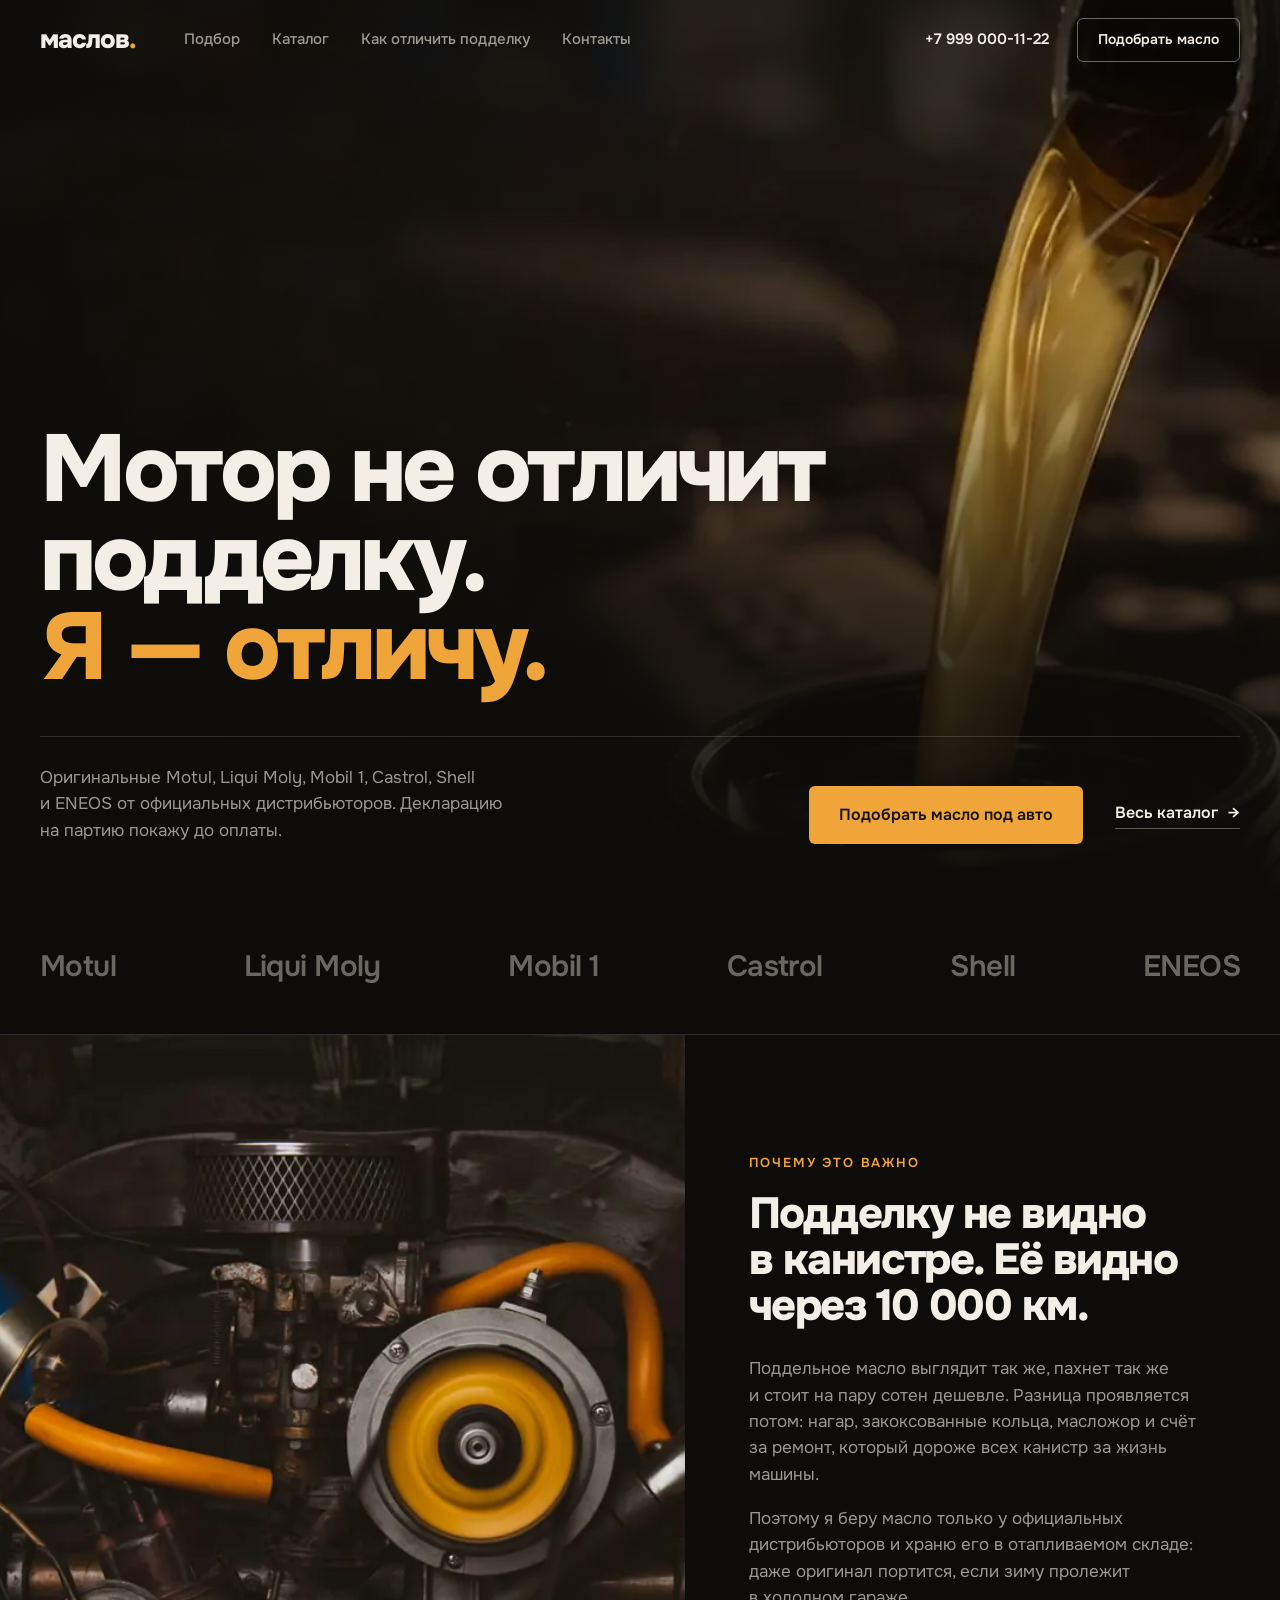
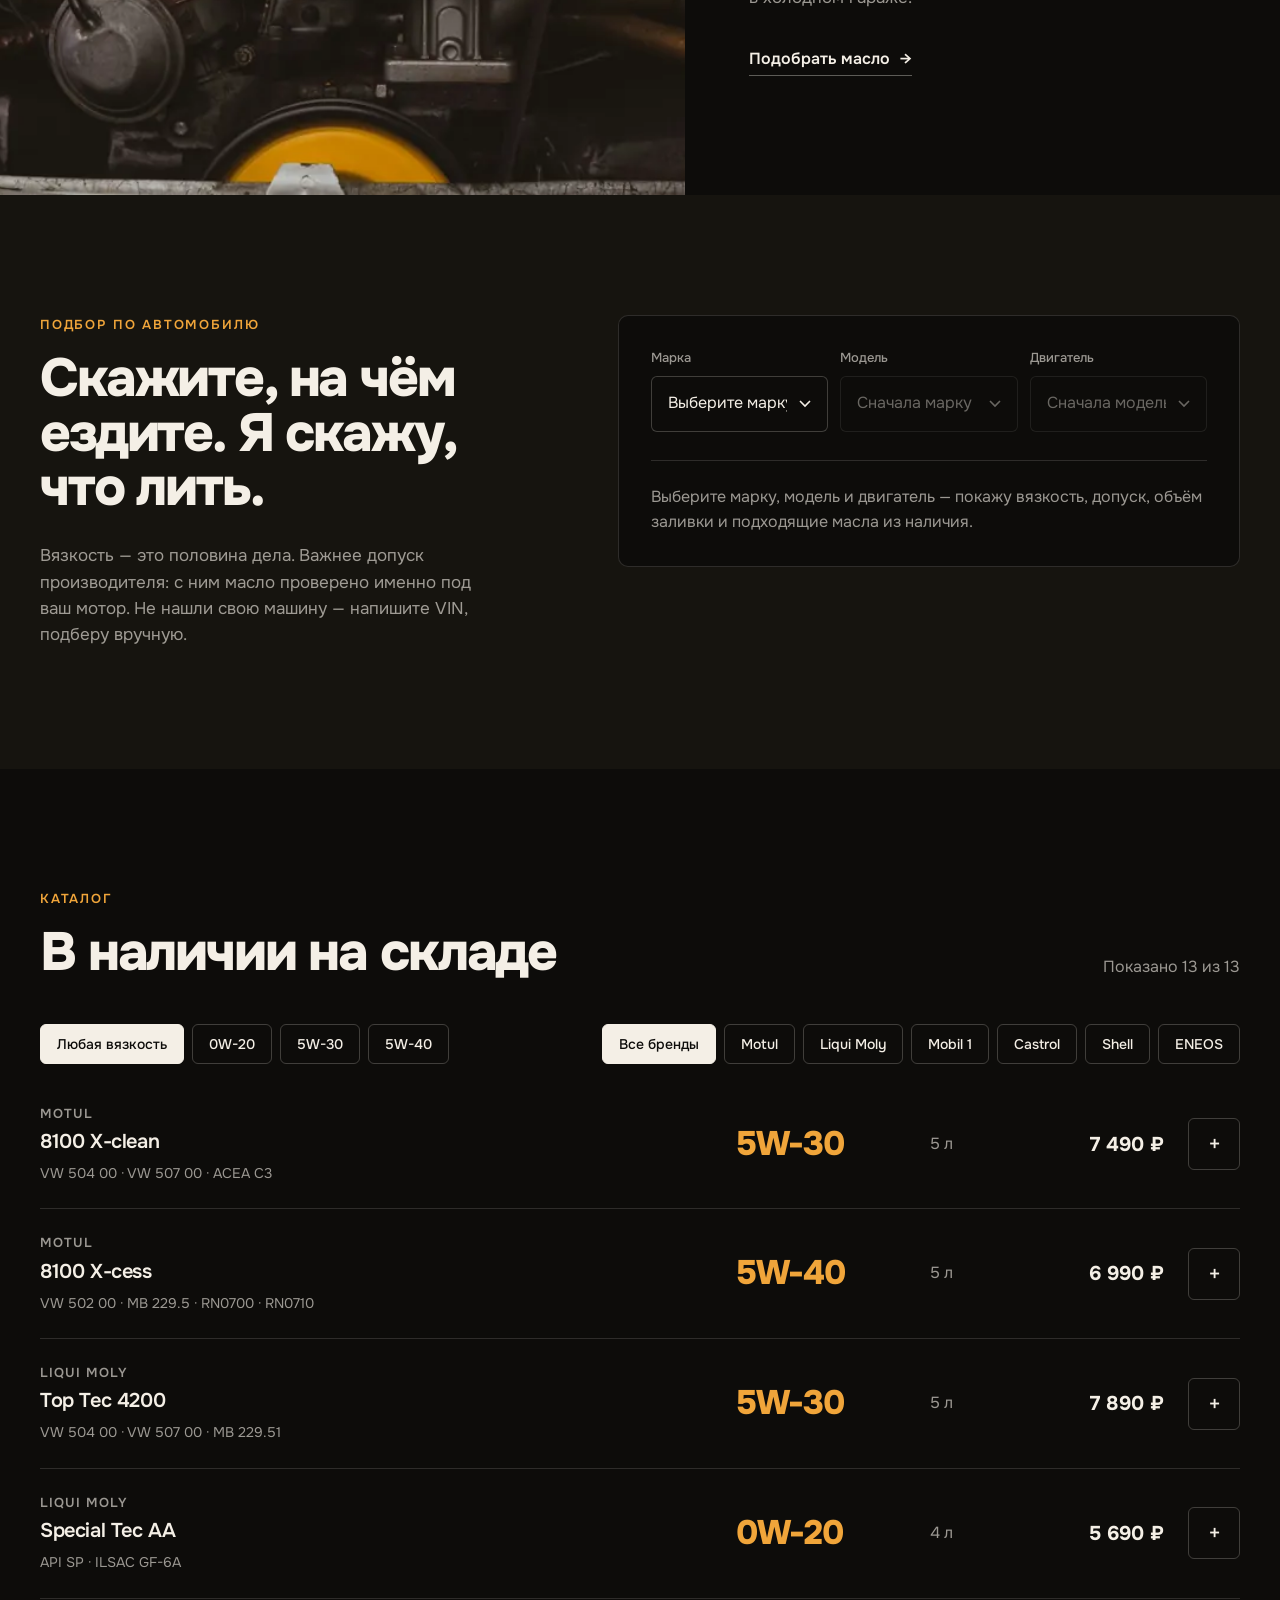
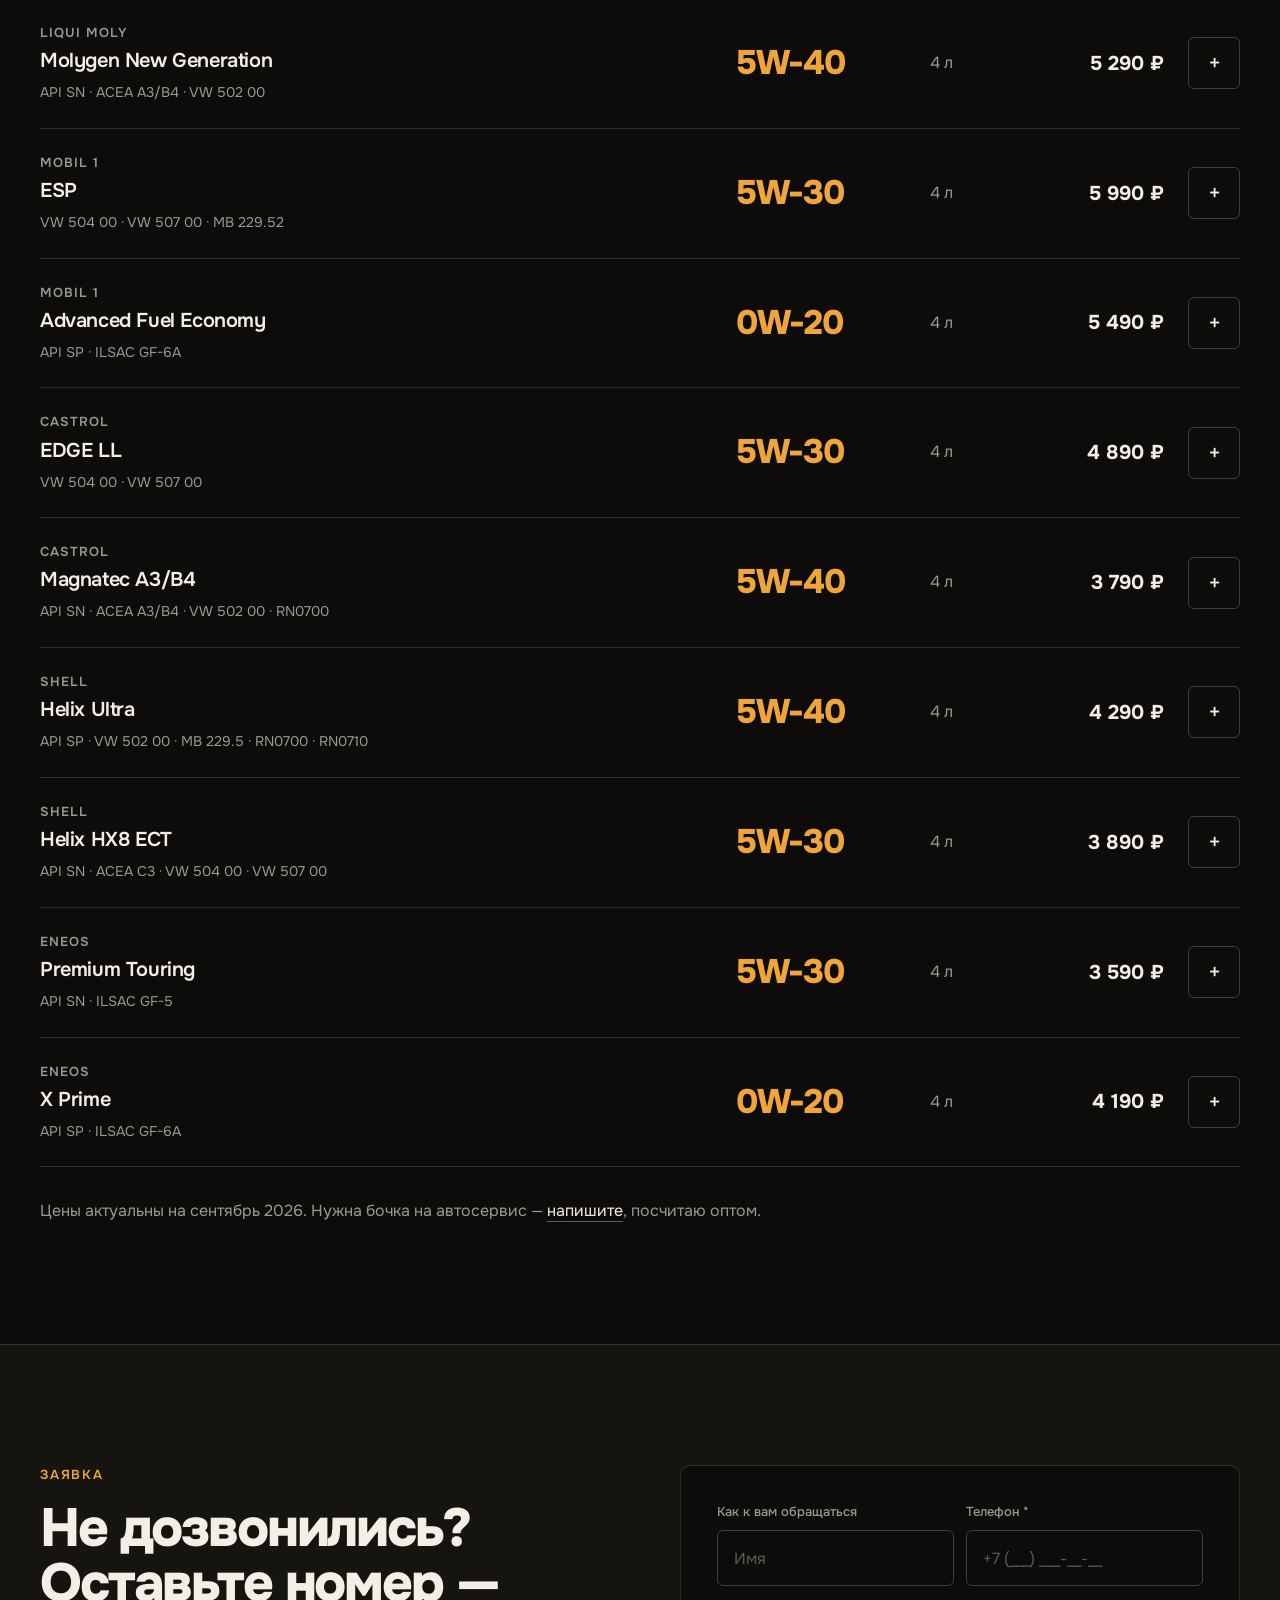
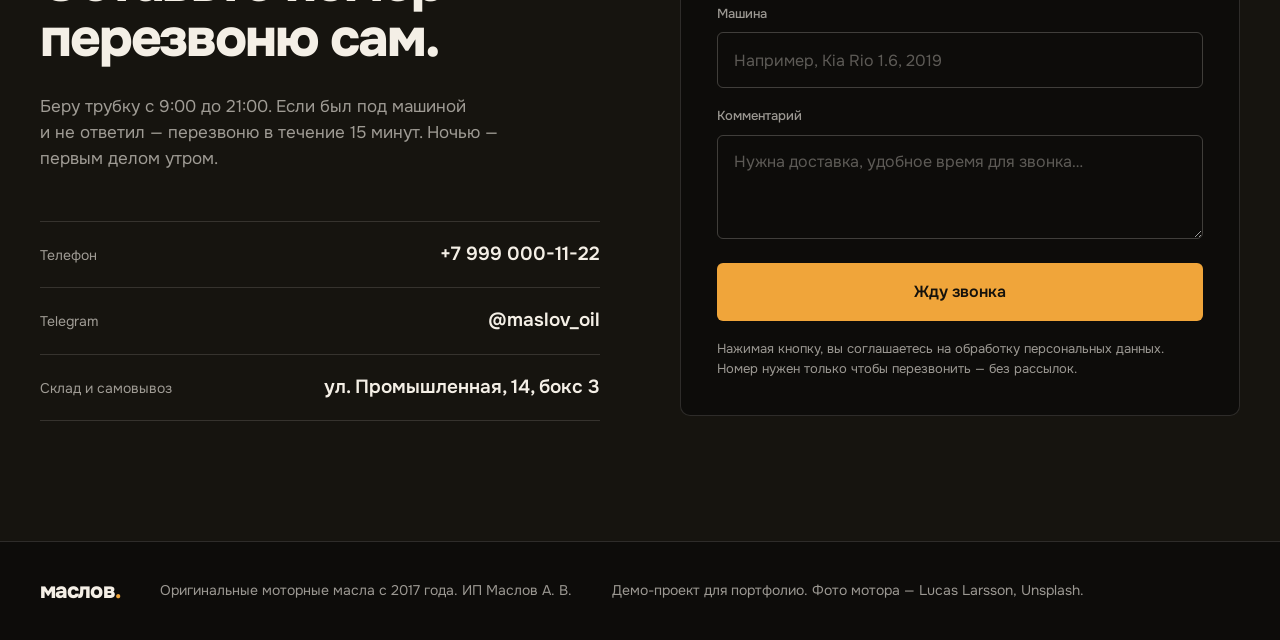
==== index.html @ 2b583044 "Сайт продавца моторных масел «Маслов» Первый экран с бесшовным видео, подбор масла по авто, каталог " ====
<!DOCTYPE html>
<html lang="ru">
<head>
  <meta charset="UTF-8">
  <meta name="viewport" content="width=device-width, initial-scale=1.0">
  <title>Маслов — оригинальные моторные масла</title>
  <meta name="description" content="Оригинальные моторные масла Motul, Liqui Moly, Mobil 1, Castrol, Shell и ENEOS от официальных дистрибьюторов. Декларация на каждую партию, подбор по автомобилю.">

  <!-- Превью ссылки в мессенджерах и соцсетях -->
  <meta property="og:type" content="website">
  <meta property="og:title" content="Маслов — мотор не отличит подделку. Я — отличу.">
  <meta property="og:description" content="Оригинальные моторные масла с декларацией на каждую партию. Подбор по автомобилю, доставка в день заказа.">
  <meta property="og:image" content="https://ambosius.github.io/maslov/assets/og-image.jpg">
  <meta property="og:url" content="https://ambosius.github.io/maslov/">
  <meta property="og:locale" content="ru_RU">
  <meta name="twitter:card" content="summary_large_image">
  <meta name="theme-color" content="#0d0c0a">
  <link rel="icon" href="assets/favicon.svg" type="image/svg+xml">

  <!-- Первый кадр видео грузим заранее, чтобы экран не был пустым -->
  <link rel="preload" href="assets/hero-poster.webp" as="image">
  <link rel="preconnect" href="https://fonts.googleapis.com">
  <link rel="preconnect" href="https://fonts.gstatic.com" crossorigin>
  <link href="https://fonts.googleapis.com/css2?family=Onest:wght@400;500;600;800&display=swap" rel="stylesheet">
  <link rel="stylesheet" href="styles.css">
</head>
<body>

  <!-- ===== Шапка: прозрачная поверх видео ===== -->
  <header class="header" id="header">
    <div class="container header__inner">
      <a href="#top" class="logo" aria-label="Маслов — на главную">маслов</a>

      <nav class="mainnav" aria-label="Основное меню">
        <ul class="mainnav__list" id="mainnavList">
          <li><a href="#picker">Подбор</a></li>
          <li><a href="#catalog">Каталог</a></li>
          <li><a href="#original">Как отличить подделку</a></li>
          <li><a href="#contacts">Контакты</a></li>
        </ul>
      </nav>

      <div class="header__actions">
        <a href="tel:+79990001122" class="header__phone">+7 999 000-11-22</a>
        <a href="#picker" class="btn btn--outline btn--sm">Подобрать масло</a>
        <button class="burger" id="burgerBtn" aria-label="Открыть меню" aria-expanded="false" aria-controls="mainnavList">
          <span></span><span></span>
        </button>
      </div>
    </div>
  </header>

  <main id="top">

    <!-- ===== Главный экран: видео на весь экран ===== -->
    <section class="hero">
      <!-- Бесшовный цикл 5 с: конец ролика растворяется в начало, поэтому шва не видно -->
      <video class="hero__video" autoplay muted loop playsinline preload="auto"
             poster="assets/hero-poster.webp" src="assets/hero-loop.mp4"></video>
      <div class="hero__shade" aria-hidden="true"></div>

      <div class="container hero__inner">
        <h1 class="hero__title">
          Мотор не&nbsp;отличит подделку.
          <span class="hero__title-accent">Я&nbsp;— отличу.</span>
        </h1>

        <div class="hero__bottom">
          <p class="hero__lead">
            Оригинальные Motul, Liqui Moly, Mobil&nbsp;1, Castrol, Shell и&nbsp;ENEOS
            от&nbsp;официальных дистрибьюторов. Декларацию на&nbsp;партию покажу
            до&nbsp;оплаты.
          </p>
          <div class="hero__buttons">
            <a href="#picker" class="btn btn--amber">Подобрать масло под авто</a>
            <a href="#catalog" class="link-arrow">Весь каталог</a>
          </div>
        </div>
      </div>
    </section>

    <!-- ===== Бренды: крупно и спокойно, как титры ===== -->
    <section class="brands" aria-label="Бренды в наличии">
      <div class="container">
        <ul class="brands__list">
          <li>Motul</li>
          <li>Liqui Moly</li>
          <li>Mobil&nbsp;1</li>
          <li>Castrol</li>
          <li>Shell</li>
          <li>ENEOS</li>
        </ul>
      </div>
    </section>

    <!-- ===== Почему оригинал: большой кадр + текст ===== -->
    <section class="story" id="original">
      <div class="story__photo">
        <!-- Фото: Lucas Larsson, Unsplash. На телефонах грузится лёгкая версия -->
        <img src="assets/engine-1600.webp"
             srcset="assets/engine-900.webp 900w, assets/engine-1600.webp 1600w"
             sizes="(max-width: 900px) 100vw, 55vw"
             width="1600" height="1141"
             alt="Двигатель крупным планом, янтарные патрубки в полумраке" loading="lazy">
      </div>

      <div class="story__text">
        <p class="kicker">Почему это важно</p>
        <h2 class="story__title">Подделку не&nbsp;видно в&nbsp;канистре. Её&nbsp;видно через 10&nbsp;000&nbsp;км.</h2>
        <p>
          Поддельное масло выглядит так&nbsp;же, пахнет так&nbsp;же и&nbsp;стоит
          на&nbsp;пару сотен дешевле. Разница проявляется потом: нагар, закоксованные
          кольца, масложор и&nbsp;счёт за&nbsp;ремонт, который дороже всех
          канистр за&nbsp;жизнь машины.
        </p>
        <p>
          Поэтому я&nbsp;беру масло только у&nbsp;официальных дистрибьюторов
          и&nbsp;храню его в&nbsp;отапливаемом складе: даже оригинал портится,
          если зиму пролежит в&nbsp;холодном гараже.
        </p>
        <a href="#picker" class="link-arrow">Подобрать масло</a>
      </div>
    </section>

    <!-- ===== Подбор по автомобилю ===== -->
    <section class="section picker" id="picker">
      <div class="container picker__inner">

        <div class="picker__intro">
          <p class="kicker">Подбор по автомобилю</p>
          <h2 class="section-title">Скажите, на&nbsp;чём ездите. Я&nbsp;скажу, что&nbsp;лить.</h2>
          <p class="picker__note">
            Вязкость&nbsp;— это половина дела. Важнее допуск производителя:
            с&nbsp;ним масло проверено именно под ваш мотор. Не&nbsp;нашли свою
            машину&nbsp;— напишите VIN, подберу вручную.
          </p>
        </div>

        <div class="picker__panel">
          <form class="picker__form" id="pickerForm" autocomplete="off">
            <label class="field">
              <span class="field__label">Марка</span>
              <select class="field__select" id="pickMake">
                <option value="">Выберите марку</option>
              </select>
            </label>
            <label class="field">
              <span class="field__label">Модель</span>
              <select class="field__select" id="pickModel" disabled>
                <option value="">Сначала марку</option>
              </select>
            </label>
            <label class="field">
              <span class="field__label">Двигатель</span>
              <select class="field__select" id="pickEngine" disabled>
                <option value="">Сначала модель</option>
              </select>
            </label>
          </form>

          <!-- Результат подбора: заполняется скриптом -->
          <div class="picker__result" id="pickerResult" hidden>
            <dl class="specs" id="pickerSpecs"></dl>
            <p class="picker__subtitle">Что есть в&nbsp;наличии под этот мотор</p>
            <ul class="products products--compact" id="pickerProducts"></ul>
          </div>

          <p class="picker__empty" id="pickerEmpty">
            Выберите марку, модель и&nbsp;двигатель&nbsp;— покажу вязкость, допуск,
            объём заливки и&nbsp;подходящие масла из&nbsp;наличия.
          </p>
        </div>

      </div>
    </section>

    <!-- ===== Каталог: прайс-лист, а не плитка карточек ===== -->
    <section class="section catalog" id="catalog">
      <div class="container">

        <div class="catalog__head">
          <div>
            <p class="kicker">Каталог</p>
            <h2 class="section-title">В наличии на&nbsp;складе</h2>
          </div>
          <p class="catalog__count" id="catalogCount"></p>
        </div>

        <div class="filters" id="catalogFilters">
          <div class="filters__group" data-filter="viscosity">
            <button class="chip active" data-value="all">Любая вязкость</button>
            <button class="chip" data-value="0W-20">0W-20</button>
            <button class="chip" data-value="5W-30">5W-30</button>
            <button class="chip" data-value="5W-40">5W-40</button>
          </div>
          <div class="filters__group" data-filter="brand">
            <button class="chip active" data-value="all">Все бренды</button>
            <button class="chip" data-value="Motul">Motul</button>
            <button class="chip" data-value="Liqui Moly">Liqui Moly</button>
            <button class="chip" data-value="Mobil 1">Mobil&nbsp;1</button>
            <button class="chip" data-value="Castrol">Castrol</button>
            <button class="chip" data-value="Shell">Shell</button>
            <button class="chip" data-value="ENEOS">ENEOS</button>
          </div>
        </div>

        <ul class="products" id="catalogList"></ul>

        <p class="catalog__foot">
          Цены актуальны на&nbsp;сентябрь 2026. Нужна бочка на&nbsp;автосервис&nbsp;—
          <a href="#contacts" class="link-underline">напишите</a>, посчитаю оптом.
        </p>
      </div>
    </section>

    <!-- ===== Заявка и контакты ===== -->
    <section class="section request" id="contacts">
      <div class="container request__inner">

        <div class="request__intro">
          <p class="kicker">Заявка</p>
          <h2 class="section-title">Не&nbsp;дозвонились? Оставьте номер&nbsp;— перезвоню сам.</h2>
          <p class="request__note">
            Беру трубку с&nbsp;9:00 до&nbsp;21:00. Если был под машиной и&nbsp;не&nbsp;ответил&nbsp;—
            перезвоню в&nbsp;течение 15&nbsp;минут. Ночью&nbsp;— первым делом утром.
          </p>

          <ul class="contacts">
            <li>
              <span class="contacts__label">Телефон</span>
              <a href="tel:+79990001122" class="contacts__value">+7 999 000-11-22</a>
            </li>
            <li>
              <span class="contacts__label">Telegram</span>
              <a href="https://t.me/" class="contacts__value" target="_blank" rel="noopener">@maslov_oil</a>
            </li>
            <li>
              <span class="contacts__label">Склад и&nbsp;самовывоз</span>
              <span class="contacts__value">ул. Промышленная, 14, бокс 3</span>
            </li>
          </ul>
        </div>

        <form class="request__form" id="requestForm" novalidate>
          <div class="request__row">
            <label class="field">
              <span class="field__label">Как к&nbsp;вам обращаться</span>
              <input class="field__input" type="text" name="name" placeholder="Имя" autocomplete="given-name">
            </label>
            <label class="field">
              <span class="field__label">Телефон *</span>
              <input class="field__input" type="tel" name="phone" id="requestPhone" placeholder="+7 (___) ___-__-__" autocomplete="tel" required>
              <span class="field__error" id="phoneError" hidden>Проверьте номер: нужно 10 цифр после +7</span>
            </label>
          </div>

          <label class="field">
            <span class="field__label">Машина</span>
            <input class="field__input" type="text" name="car" id="requestCar" placeholder="Например, Kia Rio 1.6, 2019">
          </label>

          <label class="field">
            <span class="field__label">Комментарий</span>
            <textarea class="field__input field__input--area" name="comment" rows="3" placeholder="Нужна доставка, удобное время для звонка…"></textarea>
          </label>

          <!-- Позиции из заявки — заполняются скриптом -->
          <div class="request__items" id="requestItems" hidden>
            <p class="field__label">В&nbsp;заявке</p>
            <ul id="requestItemsList"></ul>
          </div>

          <button class="btn btn--amber request__submit" type="submit">Жду звонка</button>
          <p class="request__legal">
            Нажимая кнопку, вы соглашаетесь на&nbsp;обработку персональных данных.
            Номер нужен только чтобы перезвонить&nbsp;— без рассылок.
          </p>

          <!-- Сообщение после отправки -->
          <div class="request__done" id="requestDone" hidden>
            <p class="request__done-title">Принял, спасибо!</p>
            <p>Перезвоню в&nbsp;течение 15&nbsp;минут, если сейчас рабочее время.</p>
          </div>
        </form>

      </div>
    </section>

    <!-- ===== Плашка заявки: появляется, когда что-то добавлено ===== -->
    <div class="cartbar" id="cartbar" hidden>
      <div class="container cartbar__inner">
        <p class="cartbar__text">
          В заявке <strong id="cartCount">0</strong>
          <span class="cartbar__sep">·</span>
          <strong id="cartSum">0 ₽</strong>
        </p>
        <a href="#contacts" class="btn btn--amber btn--sm">Оформить заявку</a>
      </div>
    </div>

  </main>

  <!-- ===== Подвал ===== -->
  <footer class="footer">
    <div class="container footer__inner">
      <a href="#top" class="logo">маслов</a>
      <p class="footer__text">Оригинальные моторные масла с&nbsp;2017 года. ИП Маслов А.&nbsp;В.</p>
      <p class="footer__text">Демо-проект для портфолио. Фото мотора&nbsp;— Lucas Larsson, Unsplash.</p>
    </div>
  </footer>

  <script src="script.js"></script>
</body>
</html>
---- styles.css ----
/* ===== Переменные и сброс ===== */
:root {
  --color-bg: #0d0c0a;          /* тёплый чёрный, не холодный #000 */
  --color-bg-soft: #16140f;
  --color-line: rgba(244, 239, 230, 0.14);
  --color-text: #f4efe6;
  --color-text-muted: rgba(244, 239, 230, 0.62);
  --color-amber: #f0a53a;       /* цвет самого масла на просвет */
  --color-amber-hover: #ffb955;
  --container-width: 1320px;
  --header-height: 80px;
  --font-main: 'Onest', system-ui, -apple-system, sans-serif;
}

* { box-sizing: border-box; margin: 0; padding: 0; }

html { scroll-behavior: smooth; scroll-padding-top: var(--header-height); }

body {
  font-family: var(--font-main);
  color: var(--color-text);
  background: var(--color-bg);
  line-height: 1.55;
  -webkit-font-smoothing: antialiased;
}

img, video { max-width: 100%; display: block; }

a { color: inherit; text-decoration: none; }

ul { list-style: none; }

button { font-family: inherit; cursor: pointer; border: none; background: none; color: inherit; }

.container {
  width: 100%;
  max-width: var(--container-width);
  margin: 0 auto;
  padding: 0 40px;
}

.kicker {
  font-size: 13px;
  font-weight: 600;
  letter-spacing: 0.14em;
  text-transform: uppercase;
  color: var(--color-amber);
}

/* ===== Кнопки и ссылки ===== */
.btn {
  display: inline-flex;
  align-items: center;
  justify-content: center;
  height: 58px;
  padding: 0 30px;
  border-radius: 6px;
  font-weight: 600;
  font-size: 16px;
  white-space: nowrap;
  transition: background 0.2s, color 0.2s, border-color 0.2s;
}

.btn--sm { height: 44px; padding: 0 20px; font-size: 14px; }

.btn--amber { background: var(--color-amber); color: #15120c; }
.btn--amber:hover { background: var(--color-amber-hover); }

.btn--outline { border: 1px solid rgba(244, 239, 230, 0.4); }
.btn--outline:hover { border-color: var(--color-amber); color: var(--color-amber); }

/* Текстовая ссылка со стрелкой, которая сдвигается при наведении */
.link-arrow {
  display: inline-flex;
  align-items: center;
  gap: 10px;
  font-weight: 600;
  border-bottom: 1px solid rgba(244, 239, 230, 0.35);
  padding-bottom: 3px;
  transition: border-color 0.2s, color 0.2s;
}

.link-arrow::after {
  content: '→';
  transition: transform 0.2s;
}

.link-arrow:hover { color: var(--color-amber); border-color: var(--color-amber); }
.link-arrow:hover::after { transform: translateX(4px); }

/* ===== Шапка ===== */
.header {
  position: fixed;
  inset: 0 0 auto;
  z-index: 50;
  height: var(--header-height);
  transition: background 0.3s, height 0.3s;
}

/* Класс ставит скрипт, когда страницу прокрутили ниже видео */
.header.scrolled {
  background: rgba(13, 12, 10, 0.92);
  backdrop-filter: blur(10px);
  border-bottom: 1px solid var(--color-line);
}

.header__inner {
  height: 100%;
  display: flex;
  align-items: center;
  gap: 48px;
}

/* Словесный знак: строчными, с янтарной точкой — как капля */
.logo {
  font-weight: 800;
  font-size: 26px;
  letter-spacing: -0.04em;
}

.logo::after {
  content: '.';
  color: var(--color-amber);
}

.mainnav__list {
  display: flex;
  gap: 32px;
  font-size: 15px;
  font-weight: 500;
}

.mainnav__list a {
  color: var(--color-text-muted);
  transition: color 0.2s;
}

.mainnav__list a:hover { color: var(--color-text); }

.header__actions {
  margin-left: auto;
  display: flex;
  align-items: center;
  gap: 28px;
}

.header__phone { font-weight: 600; font-size: 15px; }
.header__phone:hover { color: var(--color-amber); }

.burger {
  display: none;
  width: 44px;
  height: 44px;
  flex-direction: column;
  justify-content: center;
  align-items: center;
  gap: 8px;
}

.burger span {
  width: 24px;
  height: 2px;
  background: var(--color-text);
  transition: transform 0.25s;
}

.burger.open span:nth-child(1) { transform: translateY(5px) rotate(45deg); }
.burger.open span:nth-child(2) { transform: translateY(-5px) rotate(-45deg); }

/* ===== Главный экран ===== */
.hero {
  position: relative;
  height: 100svh;
  min-height: 640px;
  max-height: 1100px;
  overflow: hidden;
  display: flex;
}

/* Ролик уже тёмный и тёплый — только чуть приглушаем, чтобы текст читался */
.hero__video {
  position: absolute;
  inset: 0;
  width: 100%;
  height: 100%;
  object-fit: cover;
  filter: brightness(0.85) contrast(1.05);
}

/* Затемнение снизу и слева — под текст */
.hero__shade {
  position: absolute;
  inset: 0;
  background:
    linear-gradient(to top, var(--color-bg) 0%, rgba(13, 12, 10, 0.75) 28%, rgba(13, 12, 10, 0) 62%),
    linear-gradient(to right, rgba(13, 12, 10, 0.7) 0%, rgba(13, 12, 10, 0) 60%),
    linear-gradient(to bottom, rgba(13, 12, 10, 0.55) 0%, rgba(13, 12, 10, 0) 22%);
}

.hero__inner {
  position: relative;
  display: flex;
  flex-direction: column;
  justify-content: flex-end;
  padding-bottom: 56px;
}

.hero__title {
  max-width: 16ch;
  font-weight: 800;
  font-size: clamp(46px, 7.4vw, 116px);
  line-height: 0.94;
  letter-spacing: -0.045em;
}

.hero__title-accent {
  display: block;
  color: var(--color-amber);
}

.hero__bottom {
  display: flex;
  align-items: flex-end;
  justify-content: space-between;
  gap: 40px;
  margin-top: 44px;
  padding-top: 28px;
  border-top: 1px solid var(--color-line);
}

.hero__lead {
  max-width: 470px;
  font-size: 17px;
  color: var(--color-text-muted);
}

.hero__buttons {
  display: flex;
  align-items: center;
  gap: 32px;
  flex-shrink: 0;
}

/* ===== Бренды ===== */
.brands { border-bottom: 1px solid var(--color-line); }

.brands__list {
  display: flex;
  justify-content: space-between;
  flex-wrap: wrap;
  gap: 16px 32px;
  padding: 44px 0;
  font-weight: 600;
  font-size: clamp(20px, 2.3vw, 32px);
  letter-spacing: -0.02em;
  color: rgba(244, 239, 230, 0.4);
}

.brands__list li { transition: color 0.2s; }
.brands__list li:hover { color: var(--color-text); }

/* ===== История: большое фото + текст ===== */
.story {
  display: grid;
  grid-template-columns: 1.15fr 1fr;
  min-height: 760px;
}

.story__photo { position: relative; }

.story__photo img {
  position: absolute;
  inset: 0;
  width: 100%;
  height: 100%;
  object-fit: cover;
}

.story__text {
  align-self: center;
  max-width: 600px;
  padding: 100px 64px;
}

.story__title {
  margin: 18px 0 28px;
  font-weight: 800;
  font-size: clamp(32px, 3.4vw, 50px);
  line-height: 1.05;
  letter-spacing: -0.035em;
}

.story__text p:not(.kicker) {
  margin-bottom: 18px;
  font-size: 17px;
  color: var(--color-text-muted);
}

.story__text .link-arrow { margin-top: 18px; }

/* ===== Общие секции ===== */
.section { padding: 120px 0; }

.section-title {
  margin-top: 16px;
  font-weight: 800;
  font-size: clamp(34px, 4.2vw, 60px);
  line-height: 1.02;
  letter-spacing: -0.04em;
}

.link-underline {
  color: var(--color-text);
  border-bottom: 1px solid rgba(244, 239, 230, 0.35);
  transition: color 0.2s, border-color 0.2s;
}

.link-underline:hover { color: var(--color-amber); border-color: var(--color-amber); }

/* Временные заглушки до этапа 3б */
.stub { border-top: 1px solid var(--color-line); }

/* ===== Подбор по автомобилю ===== */
.picker { background: var(--color-bg-soft); }

.picker__inner {
  display: grid;
  grid-template-columns: 1fr 1.25fr;
  gap: 80px;
  align-items: start;
}

.picker__intro { position: sticky; top: calc(var(--header-height) + 40px); }

.picker__note {
  max-width: 440px;
  margin-top: 28px;
  font-size: 17px;
  color: var(--color-text-muted);
}

.picker__panel {
  padding: 32px;
  border: 1px solid var(--color-line);
  border-radius: 10px;
  background: var(--color-bg);
}

.picker__form {
  display: grid;
  grid-template-columns: repeat(3, 1fr);
  gap: 12px;
}

.field { display: flex; flex-direction: column; gap: 8px; }

.field__label {
  font-size: 13px;
  font-weight: 500;
  color: var(--color-text-muted);
}

/* Нативный select без системной стрелки, со своей — чтобы одинаково выглядел везде */
.field__select {
  width: 100%;
  height: 56px;
  padding: 0 40px 0 16px;
  border: 1px solid rgba(244, 239, 230, 0.22);
  border-radius: 6px;
  background: transparent url("data:image/svg+xml,%3Csvg xmlns='http://www.w3.org/2000/svg' width='12' height='8' viewBox='0 0 12 8'%3E%3Cpath d='M1 1l5 5 5-5' fill='none' stroke='%23f4efe6' stroke-width='1.6'/%3E%3C/svg%3E") no-repeat right 16px center;
  color: var(--color-text);
  font: inherit;
  font-size: 16px;
  appearance: none;
  cursor: pointer;
  transition: border-color 0.2s;
}

.field__select:hover:not(:disabled),
.field__select:focus-visible { border-color: var(--color-amber); outline: none; }

.field__select:disabled { opacity: 0.4; cursor: not-allowed; }

.field__select option { background: var(--color-bg); color: var(--color-text); }

.picker__empty {
  margin-top: 28px;
  padding-top: 24px;
  border-top: 1px solid var(--color-line);
  color: var(--color-text-muted);
}

.picker__result { margin-top: 32px; }

/* Три главных параметра под выбранный мотор */
.specs {
  display: grid;
  grid-template-columns: repeat(3, 1fr);
  border-top: 1px solid var(--color-line);
  border-bottom: 1px solid var(--color-line);
}

.specs > div { padding: 20px 20px 20px 0; }

.specs > div + div { padding-left: 20px; border-left: 1px solid var(--color-line); }

.specs dt { font-size: 13px; color: var(--color-text-muted); }

.specs dd {
  margin-top: 6px;
  font-weight: 700;
  font-size: 20px;
  letter-spacing: -0.02em;
  line-height: 1.2;
}

.specs dd small {
  display: block;
  margin-top: 4px;
  font-weight: 400;
  font-size: 14px;
  letter-spacing: 0;
  color: var(--color-amber);
}

.picker__subtitle {
  margin: 28px 0 4px;
  font-size: 13px;
  font-weight: 600;
  letter-spacing: 0.14em;
  text-transform: uppercase;
  color: var(--color-text-muted);
}

/* ===== Каталог ===== */
.catalog__head {
  display: flex;
  align-items: flex-end;
  justify-content: space-between;
  gap: 24px;
}

.catalog__count { color: var(--color-text-muted); }

.filters {
  display: flex;
  flex-wrap: wrap;
  justify-content: space-between;
  gap: 12px 32px;
  margin: 44px 0 16px;
}

.filters__group { display: flex; flex-wrap: wrap; gap: 8px; }

.chip {
  height: 40px;
  padding: 0 16px;
  border: 1px solid rgba(244, 239, 230, 0.22);
  border-radius: 6px;
  font-size: 14px;
  font-weight: 500;
  transition: background 0.2s, color 0.2s, border-color 0.2s;
}

.chip:hover { border-color: var(--color-text); }

.chip.active {
  background: var(--color-text);
  border-color: var(--color-text);
  color: var(--color-bg);
}

.catalog__foot {
  margin-top: 32px;
  color: var(--color-text-muted);
}

/* ===== Строка товара: как позиция в прайсе ===== */
.product {
  display: grid;
  grid-template-columns: 1fr 170px 80px 130px 52px;
  align-items: center;
  gap: 24px;
  padding: 24px 0;
  border-bottom: 1px solid var(--color-line);
  transition: background 0.2s;
}

.product__brand {
  font-size: 13px;
  font-weight: 600;
  letter-spacing: 0.08em;
  text-transform: uppercase;
  color: var(--color-text-muted);
}

.product__name {
  margin-top: 2px;
  font-weight: 600;
  font-size: 20px;
  letter-spacing: -0.02em;
}

.product__approvals {
  margin-top: 6px;
  font-size: 14px;
  color: var(--color-text-muted);
}

/* Вязкость — главный визуальный якорь строки */
.product__viscosity {
  font-weight: 800;
  font-size: 34px;
  letter-spacing: -0.04em;
  color: var(--color-amber);
}

.product__volume { color: var(--color-text-muted); }

.product__price {
  font-weight: 700;
  font-size: 20px;
  text-align: right;
  white-space: nowrap;
}

/* Кнопка «в заявку»: плюс, после добавления — янтарная галочка */
.product__add {
  width: 52px;
  height: 52px;
  border: 1px solid rgba(244, 239, 230, 0.22);
  border-radius: 6px;
  font-size: 24px;
  line-height: 1;
  transition: background 0.2s, border-color 0.2s, color 0.2s;
}

.product__add:hover { border-color: var(--color-amber); color: var(--color-amber); }

.product__add.added {
  background: var(--color-amber);
  border-color: var(--color-amber);
  color: #15120c;
  font-size: 18px;
}

/* Компактный вариант строки — внутри подбора */
.products--compact .product {
  grid-template-columns: 1fr 96px 100px 44px;
  gap: 16px;
  padding: 18px 0;
}

.products--compact .product__volume { display: none; }
.products--compact .product__name { font-size: 17px; }
.products--compact .product__approvals { display: none; }
.products--compact .product__viscosity { font-size: 22px; }
.products--compact .product__price { font-size: 17px; }
.products--compact .product__add { width: 44px; height: 44px; font-size: 20px; }
.products--compact .product:last-child { border-bottom: none; }

.products__none {
  padding: 32px 0;
  color: var(--color-text-muted);
}

/* ===== Заявка и контакты ===== */
.request {
  background: var(--color-bg-soft);
  border-top: 1px solid var(--color-line);
}

.request__inner {
  display: grid;
  grid-template-columns: 1fr 1fr;
  gap: 80px;
  align-items: start;
}

.request__note {
  max-width: 460px;
  margin-top: 28px;
  font-size: 17px;
  color: var(--color-text-muted);
}

.contacts {
  margin-top: 48px;
  border-top: 1px solid var(--color-line);
}

.contacts li {
  display: flex;
  justify-content: space-between;
  align-items: baseline;
  gap: 16px;
  padding: 18px 0;
  border-bottom: 1px solid var(--color-line);
}

.contacts__label { font-size: 14px; color: var(--color-text-muted); }

.contacts__value {
  font-weight: 600;
  font-size: 19px;
  text-align: right;
}

a.contacts__value:hover { color: var(--color-amber); }

.request__form {
  position: relative;
  display: flex;
  flex-direction: column;
  gap: 18px;
  padding: 36px;
  border: 1px solid var(--color-line);
  border-radius: 10px;
  background: var(--color-bg);
}

.request__row {
  display: grid;
  grid-template-columns: 1fr 1fr;
  gap: 12px;
}

.field__input {
  width: 100%;
  height: 56px;
  padding: 0 16px;
  border: 1px solid rgba(244, 239, 230, 0.22);
  border-radius: 6px;
  background: transparent;
  color: var(--color-text);
  font: inherit;
  font-size: 16px;
  transition: border-color 0.2s;
}

.field__input::placeholder { color: rgba(244, 239, 230, 0.35); }

.field__input:hover,
.field__input:focus { border-color: var(--color-amber); outline: none; }

.field__input--area {
  height: auto;
  padding: 14px 16px;
  resize: vertical;
}

.field__input.invalid { border-color: #e5604a; }

.field__error { font-size: 13px; color: #e5604a; }

.request__items ul {
  margin-top: 8px;
  border-top: 1px solid var(--color-line);
}

.request__items li {
  display: flex;
  justify-content: space-between;
  gap: 16px;
  padding: 10px 0;
  border-bottom: 1px solid var(--color-line);
  font-size: 15px;
}

.request__items li span:last-child { color: var(--color-text-muted); white-space: nowrap; }

.request__submit { margin-top: 6px; }

.request__legal { font-size: 13px; color: var(--color-text-muted); }

/* После отправки форма накрывается сообщением */
.request__done {
  position: absolute;
  inset: 0;
  display: flex;
  flex-direction: column;
  justify-content: center;
  align-items: center;
  gap: 8px;
  padding: 36px;
  border-radius: 10px;
  background: var(--color-bg);
  text-align: center;
  color: var(--color-text-muted);
}

.request__done[hidden] { display: none; }

.request__done-title {
  font-weight: 800;
  font-size: 32px;
  letter-spacing: -0.03em;
  color: var(--color-amber);
}

/* ===== Подвал ===== */
.footer { border-top: 1px solid var(--color-line); }

.footer__inner {
  display: flex;
  align-items: center;
  flex-wrap: wrap;
  gap: 12px 40px;
  padding-top: 32px;
  padding-bottom: 32px;
}

.footer .logo { font-size: 22px; }

.footer__text { font-size: 14px; color: var(--color-text-muted); }

/* Пока видна плашка заявки, подвал не должен под ней прятаться */
body:has(.cartbar:not([hidden])) .footer { padding-bottom: 76px; }

/* ===== Плашка заявки ===== */
.cartbar {
  position: fixed;
  left: 0;
  right: 0;
  bottom: 0;
  z-index: 40;
  background: rgba(13, 12, 10, 0.94);
  backdrop-filter: blur(10px);
  border-top: 1px solid var(--color-line);
  animation: cartbar-in 0.3s ease-out;
}

/* Когда форма заявки уже видна, плашка не нужна */
.cartbar--away { display: none; }

@keyframes cartbar-in {
  from { transform: translateY(100%); }
  to { transform: translateY(0); }
}

.cartbar__inner {
  display: flex;
  align-items: center;
  justify-content: space-between;
  gap: 16px;
  height: 76px;
}

.cartbar__text { font-size: 17px; }

.cartbar__sep { margin: 0 8px; color: var(--color-text-muted); }

.cartbar__text strong:last-child { color: var(--color-amber); }

/* ===== Адаптив ===== */
@media (max-width: 1100px) {
  .header__phone { display: none; }
}

@media (max-width: 900px) {
  .container { padding: 0 24px; }

  .burger { display: flex; }

  .header__actions .btn { display: none; }

  .mainnav__list {
    position: fixed;
    top: var(--header-height);
    left: 0;
    right: 0;
    flex-direction: column;
    gap: 0;
    padding: 8px 24px 24px;
    background: var(--color-bg);
    border-bottom: 1px solid var(--color-line);
    display: none;
  }

  .mainnav__list.open { display: flex; }

  .mainnav__list a {
    display: block;
    padding: 16px 0;
    font-size: 19px;
    color: var(--color-text);
    border-bottom: 1px solid var(--color-line);
  }

  .header:has(.mainnav__list.open) { background: var(--color-bg); }

  .hero__bottom {
    flex-direction: column;
    align-items: flex-start;
    gap: 28px;
  }

  .story { grid-template-columns: 1fr; min-height: 0; }

  .story__photo { height: 60vw; min-height: 300px; }

  .story__text { padding: 64px 24px; }

  .section { padding: 88px 0; }

  .picker__inner { grid-template-columns: 1fr; gap: 40px; }

  .picker__intro { position: static; }

  /* Строка товара на планшете: название сверху, параметры строкой ниже */
  .product {
    grid-template-columns: 1fr auto auto 52px;
    grid-template-areas:
      "info info info info"
      "visc vol  price add";
    gap: 12px 20px;
  }

  .product__info { grid-area: info; }
  .product__viscosity { grid-area: visc; }
  .product__volume { grid-area: vol; }
  .product__price { grid-area: price; }
  .product__add { grid-area: add; }

  .request__inner { grid-template-columns: 1fr; gap: 48px; }
}

@media (max-width: 560px) {
  :root { --header-height: 64px; }

  .container { padding: 0 16px; }

  .logo { font-size: 23px; }

  .hero__inner { padding-bottom: 32px; }

  .hero__bottom { margin-top: 28px; padding-top: 22px; }

  .hero__lead { font-size: 16px; }

  .hero__buttons {
    flex-direction: column;
    align-items: stretch;
    width: 100%;
    gap: 20px;
  }

  .hero__buttons .link-arrow { align-self: center; }

  .brands__list { justify-content: flex-start; gap: 10px 24px; padding: 32px 0; }

  .story__text { padding: 48px 16px 64px; }

  .section { padding: 64px 0; }

  .picker__panel { padding: 20px 16px; }

  .picker__form { grid-template-columns: 1fr; }

  .specs { grid-template-columns: 1fr; }

  .specs > div,
  .specs > div + div { padding: 14px 0; border-left: none; }

  .specs > div + div { border-top: 1px solid var(--color-line); }

  .catalog__head { flex-direction: column; align-items: flex-start; gap: 8px; }

  /* Фильтры листаются по горизонтали, а не переносятся в пять строк */
  .filters { margin: 28px -16px 8px; }

  .filters__group {
    flex-wrap: nowrap;
    overflow-x: auto;
    padding: 0 16px;
    scrollbar-width: none;
  }

  .filters__group::-webkit-scrollbar { display: none; }

  .chip { flex-shrink: 0; }

  .product__viscosity { font-size: 26px; }

  .product__name { font-size: 18px; }

  .products--compact .product {
    grid-template-columns: auto 1fr 44px;
    grid-template-areas:
      "info  info  info"
      "visc  price add";
  }

  .request__form { padding: 24px 16px; }

  .request__row { grid-template-columns: 1fr; }

  .contacts li { flex-direction: column; gap: 2px; }

  .contacts__value { text-align: left; }

  .cartbar__inner { height: 68px; }

  .cartbar__text { font-size: 15px; }
}

@media (prefers-reduced-motion: reduce) {
  html { scroll-behavior: auto; }
}
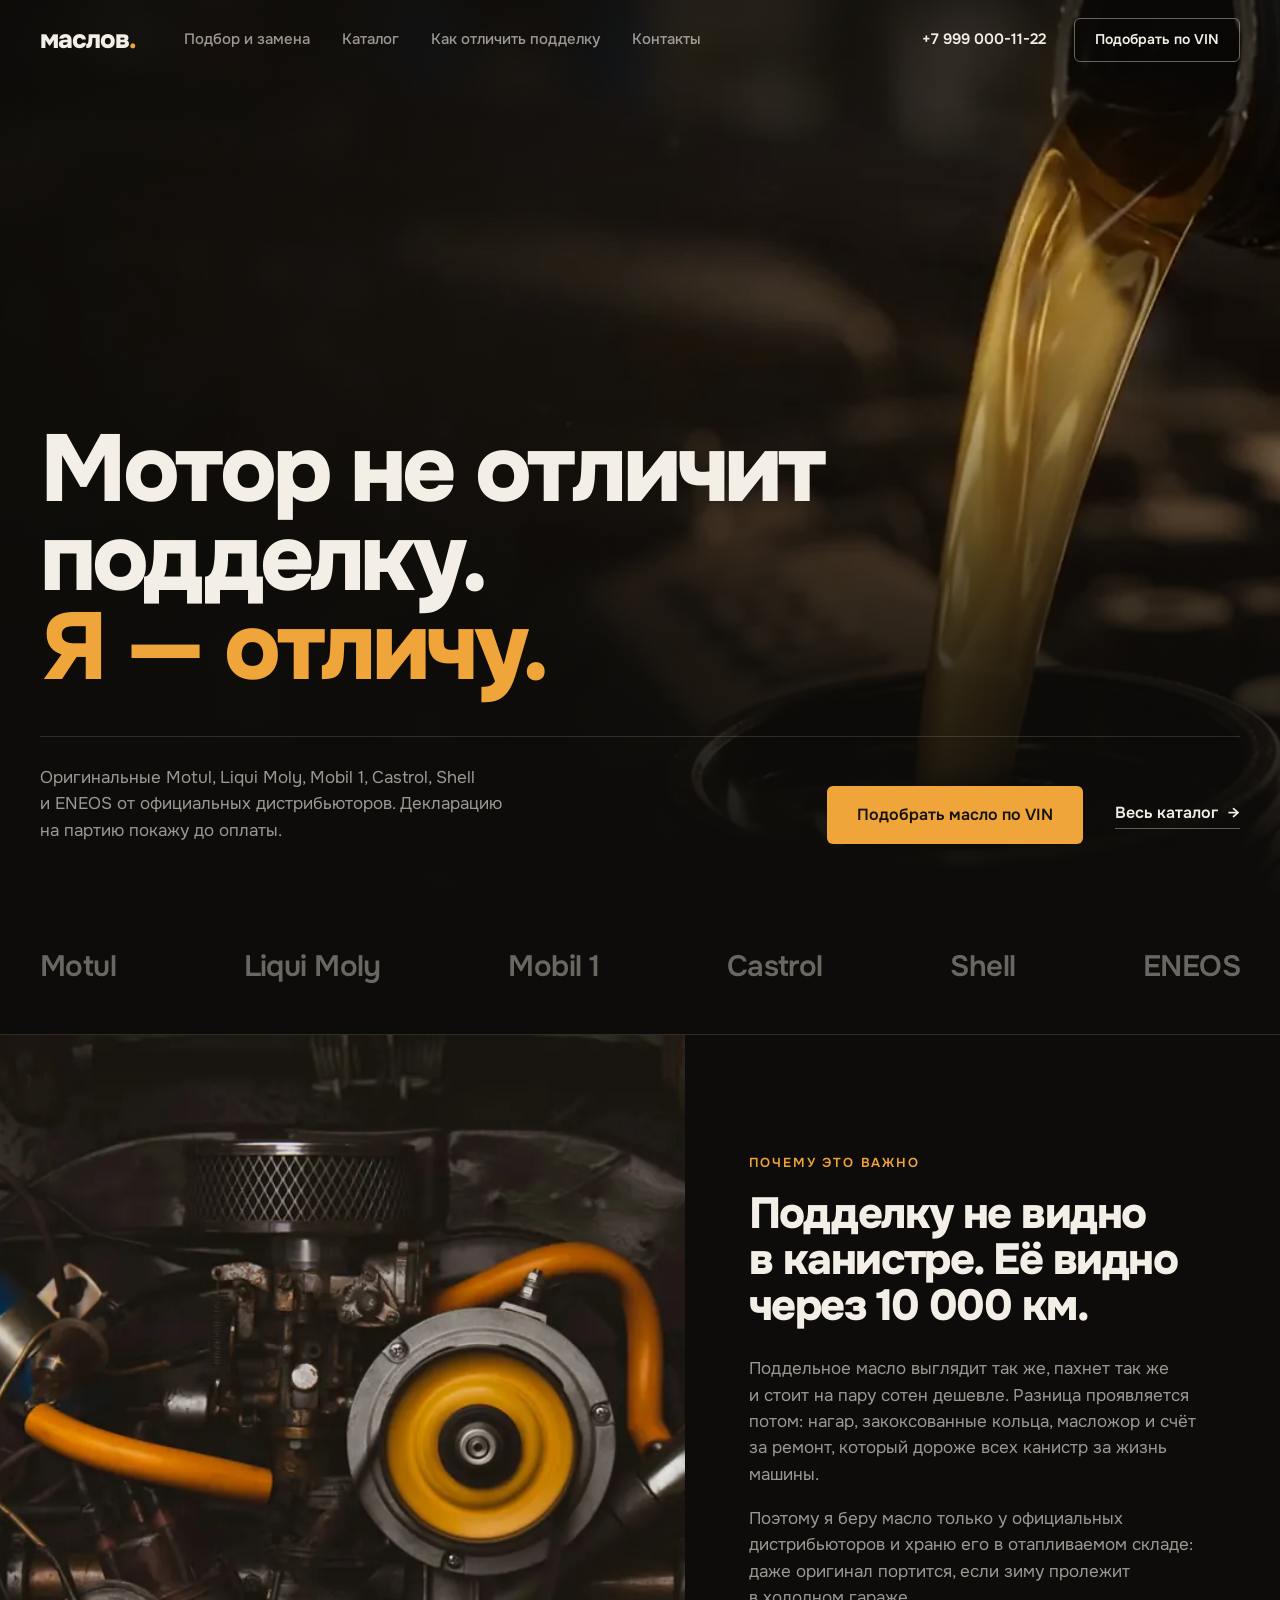
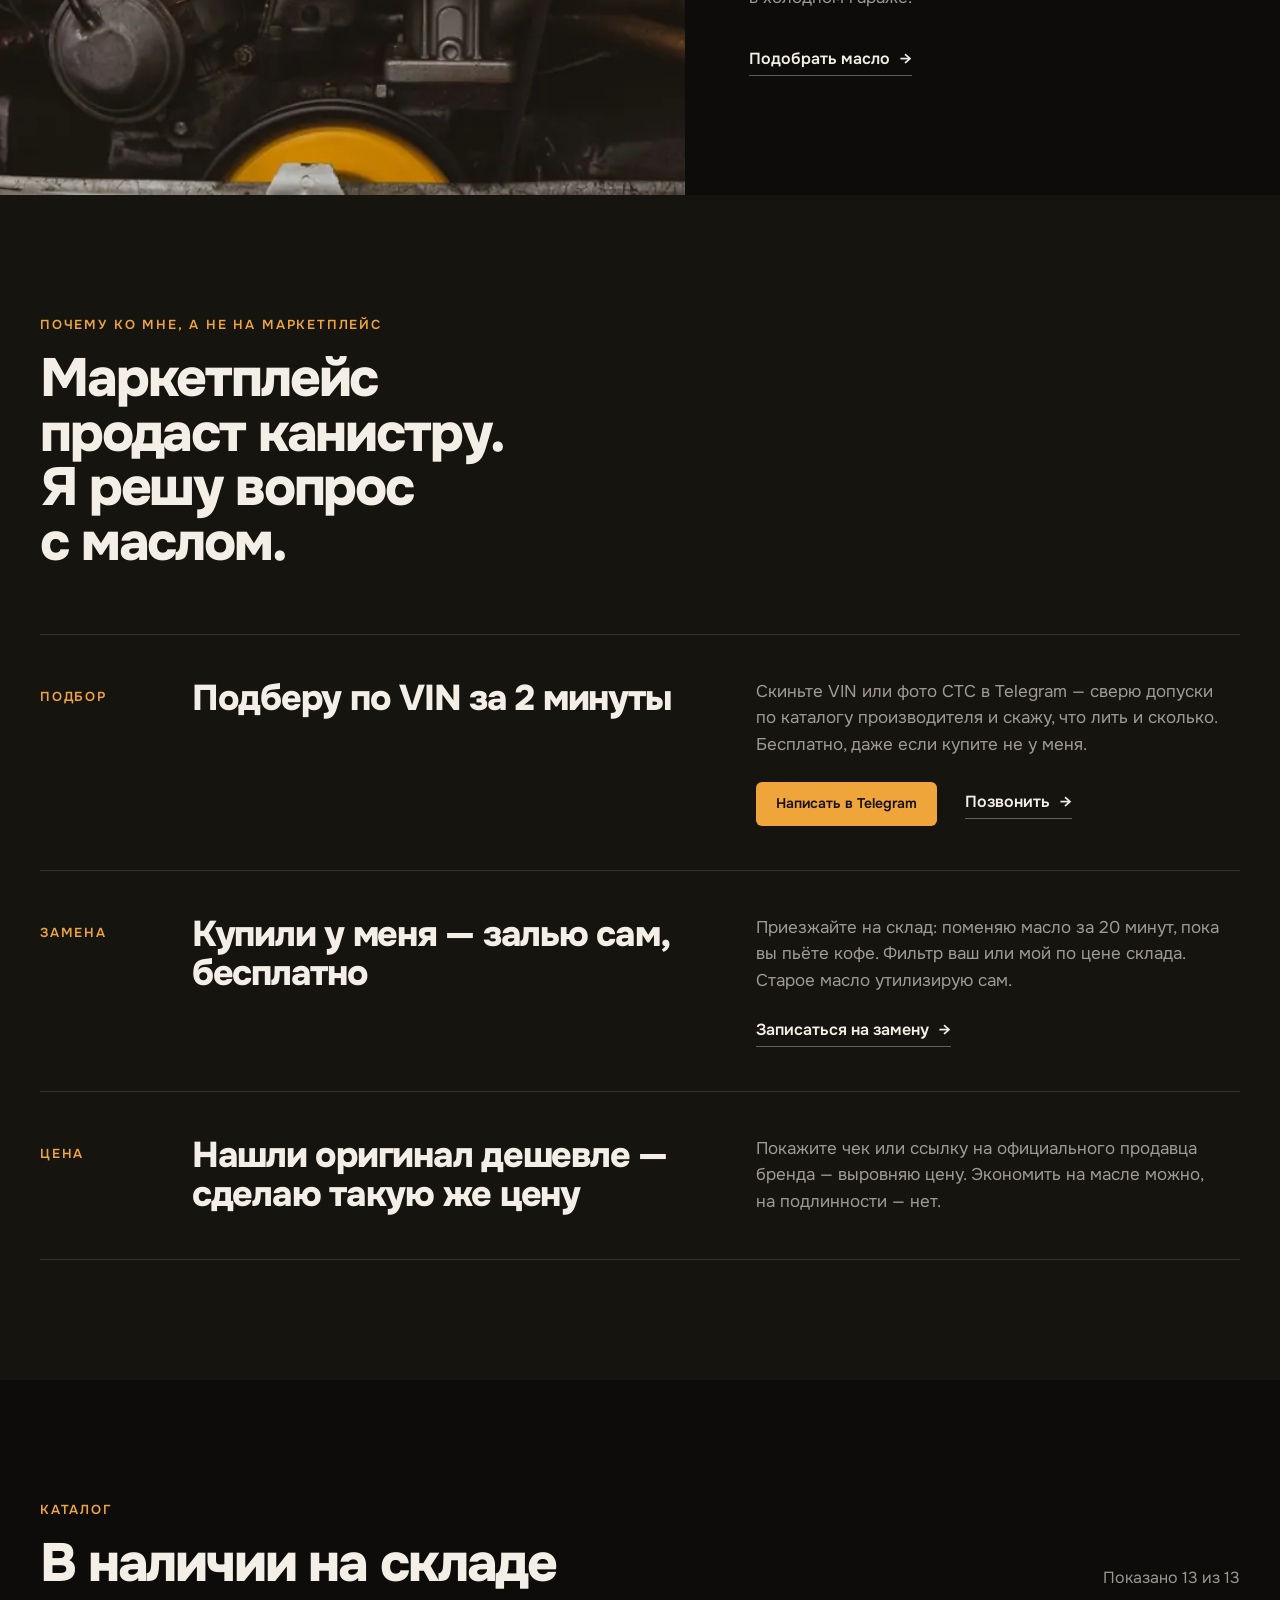
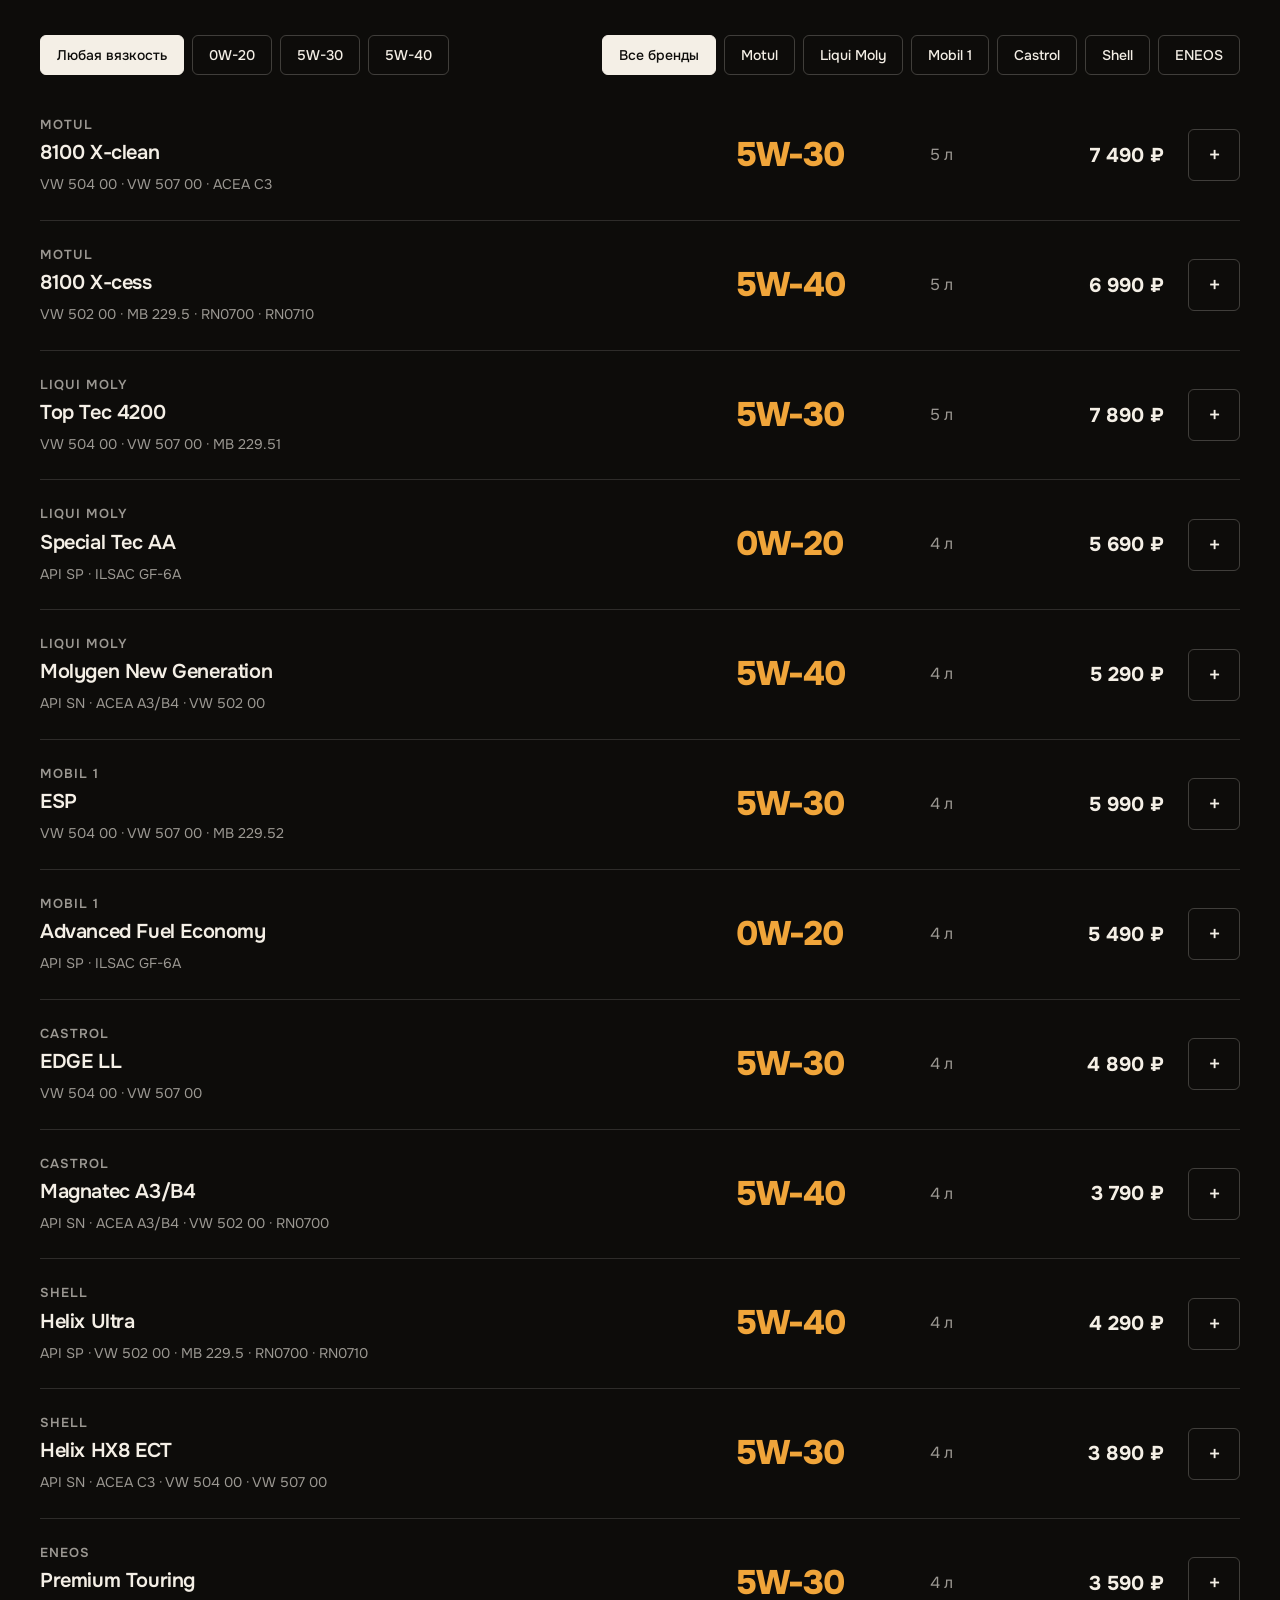
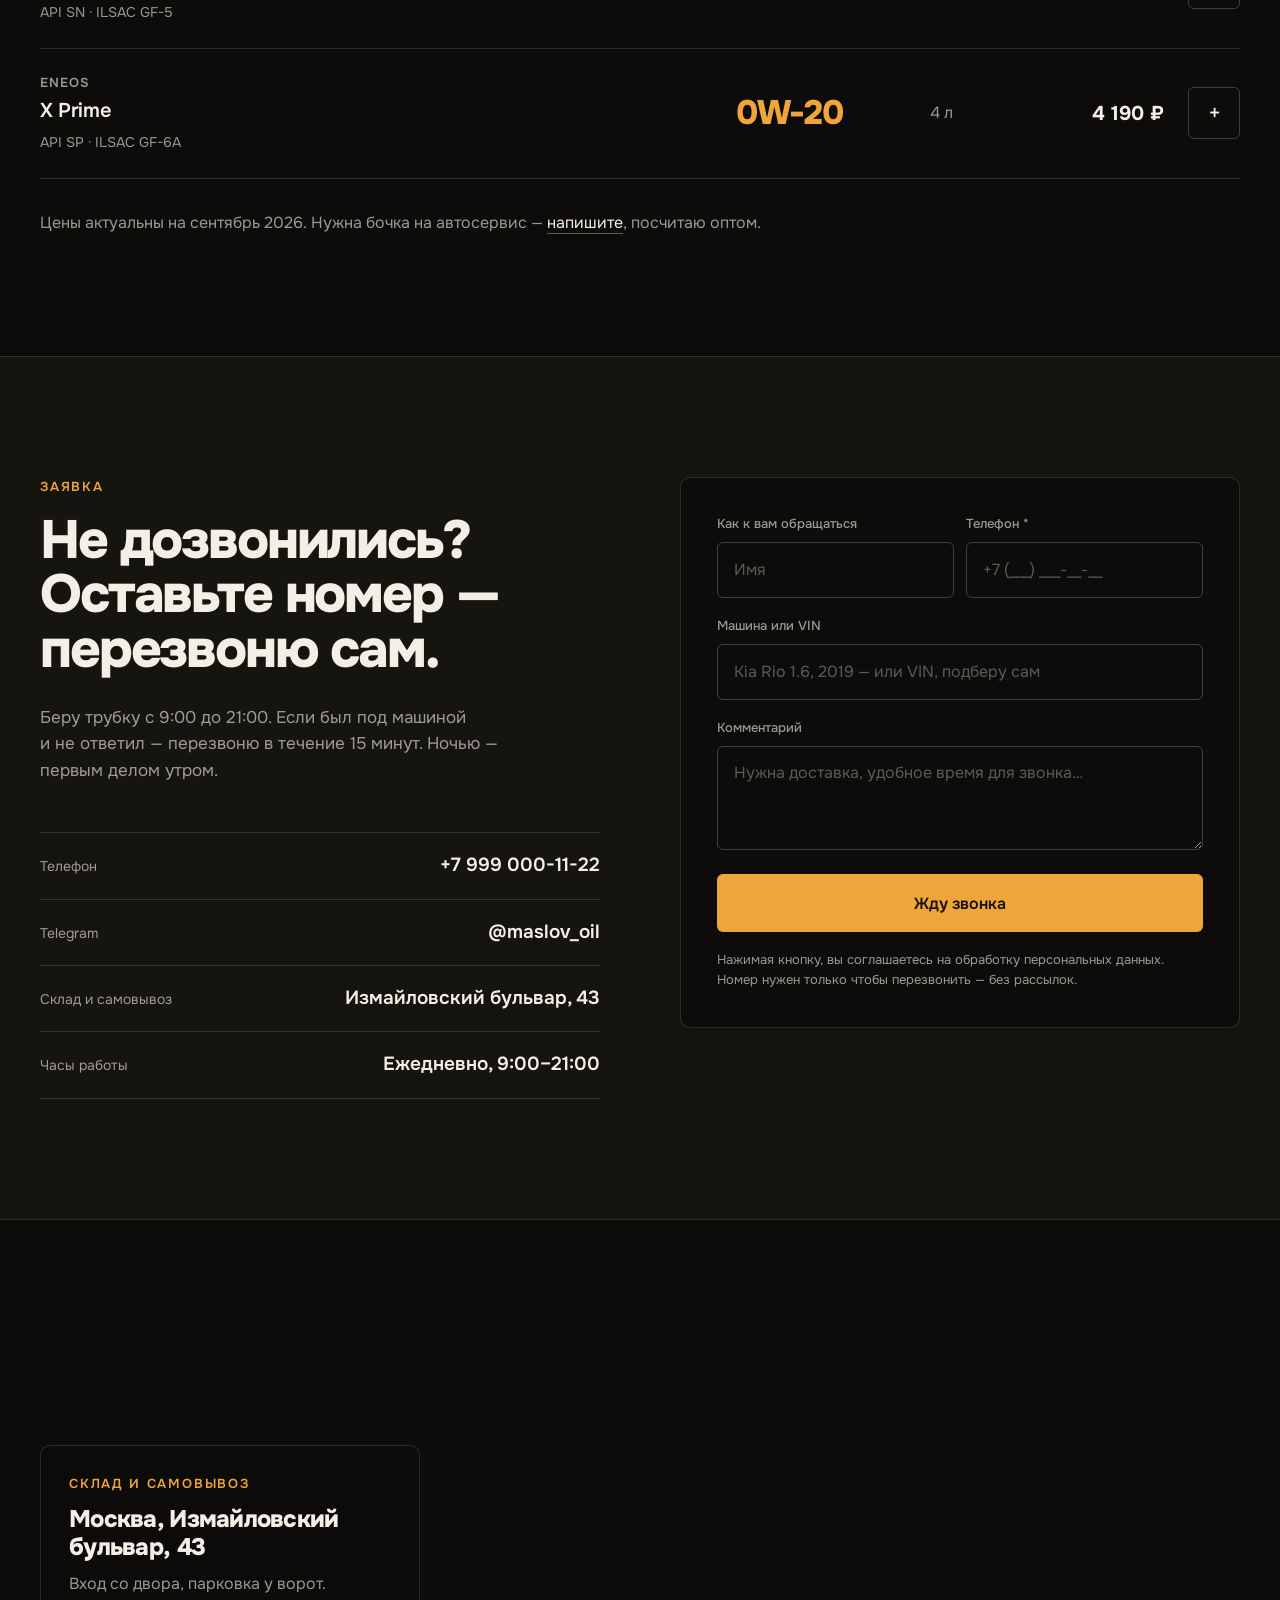
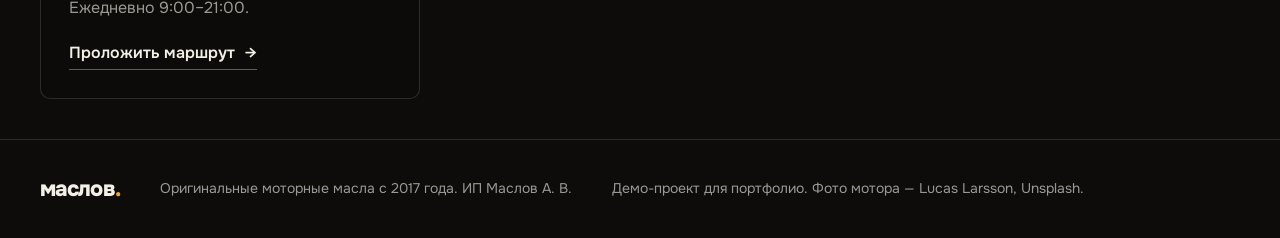
==== commit 8e7a0ecd: "Подбор по VIN вместо калькулятора, карта склада Калькулятор подбора давал клиенту готовый ответ и по" ====
--- a/index.html
+++ b/index.html
@@ -4,12 +4,12 @@
   <meta charset="UTF-8">
   <meta name="viewport" content="width=device-width, initial-scale=1.0">
   <title>Маслов — оригинальные моторные масла</title>
-  <meta name="description" content="Оригинальные моторные масла Motul, Liqui Moly, Mobil 1, Castrol, Shell и ENEOS от официальных дистрибьюторов. Декларация на каждую партию, подбор по автомобилю.">
+  <meta name="description" content="Оригинальные моторные масла Motul, Liqui Moly, Mobil 1, Castrol, Shell и ENEOS от официальных дистрибьюторов. Декларация на каждую партию, подбор по VIN и бесплатная замена при покупке.">
 
   <!-- Превью ссылки в мессенджерах и соцсетях -->
   <meta property="og:type" content="website">
   <meta property="og:title" content="Маслов — мотор не отличит подделку. Я — отличу.">
-  <meta property="og:description" content="Оригинальные моторные масла с декларацией на каждую партию. Подбор по автомобилю, доставка в день заказа.">
+  <meta property="og:description" content="Оригинальные моторные масла с декларацией на каждую партию. Подбор по VIN за 2 минуты и бесплатная замена при покупке.">
   <meta property="og:image" content="https://ambosius.github.io/maslov/assets/og-image.jpg">
   <meta property="og:url" content="https://ambosius.github.io/maslov/">
   <meta property="og:locale" content="ru_RU">
@@ -33,7 +33,7 @@
 
       <nav class="mainnav" aria-label="Основное меню">
         <ul class="mainnav__list" id="mainnavList">
-          <li><a href="#picker">Подбор</a></li>
+          <li><a href="#service">Подбор и&nbsp;замена</a></li>
           <li><a href="#catalog">Каталог</a></li>
           <li><a href="#original">Как отличить подделку</a></li>
           <li><a href="#contacts">Контакты</a></li>
@@ -42,7 +42,7 @@
 
       <div class="header__actions">
         <a href="tel:+79990001122" class="header__phone">+7 999 000-11-22</a>
-        <a href="#picker" class="btn btn--outline btn--sm">Подобрать масло</a>
+        <a href="#service" class="btn btn--outline btn--sm">Подобрать по&nbsp;VIN</a>
         <button class="burger" id="burgerBtn" aria-label="Открыть меню" aria-expanded="false" aria-controls="mainnavList">
           <span></span><span></span>
         </button>
@@ -72,7 +72,7 @@
             до&nbsp;оплаты.
           </p>
           <div class="hero__buttons">
-            <a href="#picker" class="btn btn--amber">Подобрать масло под авто</a>
+            <a href="#service" class="btn btn--amber">Подобрать масло по&nbsp;VIN</a>
             <a href="#catalog" class="link-arrow">Весь каталог</a>
           </div>
         </div>
@@ -118,58 +118,58 @@
           и&nbsp;храню его в&nbsp;отапливаемом складе: даже оригинал портится,
           если зиму пролежит в&nbsp;холодном гараже.
         </p>
-        <a href="#picker" class="link-arrow">Подобрать масло</a>
-      </div>
-    </section>
-
-    <!-- ===== Подбор по автомобилю ===== -->
-    <section class="section picker" id="picker">
-      <div class="container picker__inner">
-
-        <div class="picker__intro">
-          <p class="kicker">Подбор по автомобилю</p>
-          <h2 class="section-title">Скажите, на&nbsp;чём ездите. Я&nbsp;скажу, что&nbsp;лить.</h2>
-          <p class="picker__note">
-            Вязкость&nbsp;— это половина дела. Важнее допуск производителя:
-            с&nbsp;ним масло проверено именно под ваш мотор. Не&nbsp;нашли свою
-            машину&nbsp;— напишите VIN, подберу вручную.
-          </p>
-        </div>
-
-        <div class="picker__panel">
-          <form class="picker__form" id="pickerForm" autocomplete="off">
-            <label class="field">
-              <span class="field__label">Марка</span>
-              <select class="field__select" id="pickMake">
-                <option value="">Выберите марку</option>
-              </select>
-            </label>
-            <label class="field">
-              <span class="field__label">Модель</span>
-              <select class="field__select" id="pickModel" disabled>
-                <option value="">Сначала марку</option>
-              </select>
-            </label>
-            <label class="field">
-              <span class="field__label">Двигатель</span>
-              <select class="field__select" id="pickEngine" disabled>
-                <option value="">Сначала модель</option>
-              </select>
-            </label>
-          </form>
-
-          <!-- Результат подбора: заполняется скриптом -->
-          <div class="picker__result" id="pickerResult" hidden>
-            <dl class="specs" id="pickerSpecs"></dl>
-            <p class="picker__subtitle">Что есть в&nbsp;наличии под этот мотор</p>
-            <ul class="products products--compact" id="pickerProducts"></ul>
-          </div>
-
-          <p class="picker__empty" id="pickerEmpty">
-            Выберите марку, модель и&nbsp;двигатель&nbsp;— покажу вязкость, допуск,
-            объём заливки и&nbsp;подходящие масла из&nbsp;наличия.
-          </p>
-        </div>
+        <a href="#service" class="link-arrow">Подобрать масло</a>
+      </div>
+    </section>
+
+    <!-- ===== Почему ко мне: подбор, замена, цена ===== -->
+    <section class="section service" id="service">
+      <div class="container">
+
+        <p class="kicker">Почему ко&nbsp;мне, а&nbsp;не&nbsp;на&nbsp;маркетплейс</p>
+        <h2 class="section-title service__title">Маркетплейс продаст канистру. Я&nbsp;решу вопрос с&nbsp;маслом.</h2>
+
+        <ul class="service__list">
+          <li class="service__item">
+            <p class="service__tag">Подбор</p>
+            <h3 class="service__name">Подберу по&nbsp;VIN за&nbsp;2&nbsp;минуты</h3>
+            <div class="service__body">
+              <p>
+                Скиньте VIN или фото СТС в&nbsp;Telegram&nbsp;— сверю допуски
+                по&nbsp;каталогу производителя и&nbsp;скажу, что лить и&nbsp;сколько.
+                Бесплатно, даже если купите не&nbsp;у&nbsp;меня.
+              </p>
+              <div class="service__actions">
+                <a href="https://t.me/" class="btn btn--amber btn--sm" target="_blank" rel="noopener">Написать в&nbsp;Telegram</a>
+                <a href="tel:+79990001122" class="link-arrow">Позвонить</a>
+              </div>
+            </div>
+          </li>
+          <li class="service__item">
+            <p class="service__tag">Замена</p>
+            <h3 class="service__name">Купили у&nbsp;меня&nbsp;— залью сам, бесплатно</h3>
+            <div class="service__body">
+              <p>
+                Приезжайте на&nbsp;склад: поменяю масло за&nbsp;20&nbsp;минут, пока
+                вы&nbsp;пьёте кофе. Фильтр ваш или мой по&nbsp;цене склада.
+                Старое масло утилизирую сам.
+              </p>
+              <div class="service__actions">
+                <a href="#contacts" class="link-arrow">Записаться на&nbsp;замену</a>
+              </div>
+            </div>
+          </li>
+          <li class="service__item">
+            <p class="service__tag">Цена</p>
+            <h3 class="service__name">Нашли оригинал дешевле&nbsp;— сделаю такую&nbsp;же цену</h3>
+            <div class="service__body">
+              <p>
+                Покажите чек или ссылку на&nbsp;официального продавца бренда&nbsp;—
+                выровняю цену. Экономить на&nbsp;масле можно, на&nbsp;подлинности&nbsp;— нет.
+              </p>
+            </div>
+          </li>
+        </ul>
 
       </div>
     </section>
@@ -236,7 +236,11 @@
             </li>
             <li>
               <span class="contacts__label">Склад и&nbsp;самовывоз</span>
-              <span class="contacts__value">ул. Промышленная, 14, бокс 3</span>
+              <span class="contacts__value">Измайловский бульвар, 43</span>
+            </li>
+            <li>
+              <span class="contacts__label">Часы работы</span>
+              <span class="contacts__value">Ежедневно, 9:00–21:00</span>
             </li>
           </ul>
         </div>
@@ -255,8 +259,8 @@
           </div>
 
           <label class="field">
-            <span class="field__label">Машина</span>
-            <input class="field__input" type="text" name="car" id="requestCar" placeholder="Например, Kia Rio 1.6, 2019">
+            <span class="field__label">Машина или VIN</span>
+            <input class="field__input" type="text" name="car" placeholder="Kia Rio 1.6, 2019 — или VIN, подберу сам">
           </label>
 
           <label class="field">
@@ -283,6 +287,22 @@
           </div>
         </form>
 
+      </div>
+    </section>
+
+    <!-- ===== Карта: виджет Яндекса без ключа API ===== -->
+    <section class="map" aria-label="Склад на карте">
+      <iframe class="map__frame" title="Склад на карте: Москва, Измайловский бульвар, 43"
+              src="https://yandex.ru/map-widget/v1/?ll=37.798126%2C55.797295&amp;z=16&amp;pt=37.798126%2C55.797295%2Cpm2rdl&amp;theme=dark"
+              loading="lazy" allowfullscreen></iframe>
+
+      <div class="container map__inner">
+        <div class="map__card">
+          <p class="kicker">Склад и&nbsp;самовывоз</p>
+          <p class="map__address">Москва, Измайловский бульвар,&nbsp;43</p>
+          <p class="map__hint">Вход со&nbsp;двора, парковка у&nbsp;ворот. Ежедневно 9:00–21:00.</p>
+          <a class="link-arrow" href="https://yandex.ru/maps/?rtext=~55.797295%2C37.798126&amp;rtt=auto" target="_blank" rel="noopener">Проложить маршрут</a>
+        </div>
       </div>
     </section>
 
--- a/styles.css
+++ b/styles.css
@@ -317,118 +317,61 @@
 
 .link-underline:hover { color: var(--color-amber); border-color: var(--color-amber); }
 
-/* Временные заглушки до этапа 3б */
-.stub { border-top: 1px solid var(--color-line); }
-
-/* ===== Подбор по автомобилю ===== */
-.picker { background: var(--color-bg-soft); }
-
-.picker__inner {
+/* ===== Почему ко мне ===== */
+.service { background: var(--color-bg-soft); }
+
+.service__title { max-width: 14ch; }
+
+.service__list {
+  margin-top: 64px;
+  border-top: 1px solid var(--color-line);
+}
+
+/* Каждый довод — строка: метка, крупное обещание, пояснение с действием */
+.service__item {
   display: grid;
-  grid-template-columns: 1fr 1.25fr;
-  gap: 80px;
+  grid-template-columns: 120px 1.1fr 1fr;
+  gap: 32px;
   align-items: start;
-}
-
-.picker__intro { position: sticky; top: calc(var(--header-height) + 40px); }
-
-.picker__note {
-  max-width: 440px;
-  margin-top: 28px;
-  font-size: 17px;
-  color: var(--color-text-muted);
-}
-
-.picker__panel {
-  padding: 32px;
-  border: 1px solid var(--color-line);
-  border-radius: 10px;
-  background: var(--color-bg);
-}
-
-.picker__form {
-  display: grid;
-  grid-template-columns: repeat(3, 1fr);
-  gap: 12px;
-}
-
-.field { display: flex; flex-direction: column; gap: 8px; }
-
-.field__label {
-  font-size: 13px;
-  font-weight: 500;
-  color: var(--color-text-muted);
-}
-
-/* Нативный select без системной стрелки, со своей — чтобы одинаково выглядел везде */
-.field__select {
-  width: 100%;
-  height: 56px;
-  padding: 0 40px 0 16px;
-  border: 1px solid rgba(244, 239, 230, 0.22);
-  border-radius: 6px;
-  background: transparent url("data:image/svg+xml,%3Csvg xmlns='http://www.w3.org/2000/svg' width='12' height='8' viewBox='0 0 12 8'%3E%3Cpath d='M1 1l5 5 5-5' fill='none' stroke='%23f4efe6' stroke-width='1.6'/%3E%3C/svg%3E") no-repeat right 16px center;
-  color: var(--color-text);
-  font: inherit;
-  font-size: 16px;
-  appearance: none;
-  cursor: pointer;
-  transition: border-color 0.2s;
-}
-
-.field__select:hover:not(:disabled),
-.field__select:focus-visible { border-color: var(--color-amber); outline: none; }
-
-.field__select:disabled { opacity: 0.4; cursor: not-allowed; }
-
-.field__select option { background: var(--color-bg); color: var(--color-text); }
-
-.picker__empty {
-  margin-top: 28px;
-  padding-top: 24px;
-  border-top: 1px solid var(--color-line);
-  color: var(--color-text-muted);
-}
-
-.picker__result { margin-top: 32px; }
-
-/* Три главных параметра под выбранный мотор */
-.specs {
-  display: grid;
-  grid-template-columns: repeat(3, 1fr);
-  border-top: 1px solid var(--color-line);
+  padding: 44px 0;
   border-bottom: 1px solid var(--color-line);
 }
 
-.specs > div { padding: 20px 20px 20px 0; }
-
-.specs > div + div { padding-left: 20px; border-left: 1px solid var(--color-line); }
-
-.specs dt { font-size: 13px; color: var(--color-text-muted); }
-
-.specs dd {
-  margin-top: 6px;
-  font-weight: 700;
-  font-size: 20px;
-  letter-spacing: -0.02em;
-  line-height: 1.2;
-}
-
-.specs dd small {
-  display: block;
-  margin-top: 4px;
-  font-weight: 400;
-  font-size: 14px;
-  letter-spacing: 0;
-  color: var(--color-amber);
-}
-
-.picker__subtitle {
-  margin: 28px 0 4px;
+.service__tag {
+  padding-top: 8px;
   font-size: 13px;
   font-weight: 600;
   letter-spacing: 0.14em;
   text-transform: uppercase;
+  color: var(--color-amber);
+}
+
+.service__name {
+  font-weight: 800;
+  font-size: clamp(26px, 2.8vw, 38px);
+  line-height: 1.08;
+  letter-spacing: -0.035em;
+}
+
+.service__body p {
+  font-size: 17px;
+  color: var(--color-text-muted);
+}
+
+.service__actions {
+  display: flex;
+  flex-wrap: wrap;
+  align-items: center;
+  gap: 16px 28px;
+  margin-top: 24px;
+}
+
+/* ===== Поля формы ===== */
+.field { display: flex; flex-direction: column; gap: 8px; }
+
+.field__label {
+  font-size: 13px;
+  font-weight: 500;
   color: var(--color-text-muted);
 }
 
@@ -543,21 +486,6 @@
   color: #15120c;
   font-size: 18px;
 }
-
-/* Компактный вариант строки — внутри подбора */
-.products--compact .product {
-  grid-template-columns: 1fr 96px 100px 44px;
-  gap: 16px;
-  padding: 18px 0;
-}
-
-.products--compact .product__volume { display: none; }
-.products--compact .product__name { font-size: 17px; }
-.products--compact .product__approvals { display: none; }
-.products--compact .product__viscosity { font-size: 22px; }
-.products--compact .product__price { font-size: 17px; }
-.products--compact .product__add { width: 44px; height: 44px; font-size: 20px; }
-.products--compact .product:last-child { border-bottom: none; }
 
 .products__none {
   padding: 32px 0;
@@ -696,6 +624,53 @@
   font-size: 32px;
   letter-spacing: -0.03em;
   color: var(--color-amber);
+}
+
+/* ===== Карта ===== */
+.map {
+  position: relative;
+  height: 520px;
+  border-top: 1px solid var(--color-line);
+}
+
+/* Тёмная тема — средствами самого Яндекса (theme=dark), метка остаётся своего цвета */
+.map__frame {
+  position: absolute;
+  inset: 0;
+  width: 100%;
+  height: 100%;
+  border: 0;
+}
+
+.map__inner {
+  position: relative;
+  height: 100%;
+  display: flex;
+  align-items: flex-end;
+  padding-bottom: 40px;
+  pointer-events: none;   /* карту можно двигать мышью мимо карточки */
+}
+
+.map__card {
+  max-width: 380px;
+  padding: 28px;
+  border: 1px solid var(--color-line);
+  border-radius: 10px;
+  background: rgba(13, 12, 10, 0.94);
+  pointer-events: auto;
+}
+
+.map__address {
+  margin-top: 12px;
+  font-weight: 800;
+  font-size: 24px;
+  line-height: 1.15;
+  letter-spacing: -0.03em;
+}
+
+.map__hint {
+  margin: 10px 0 20px;
+  color: var(--color-text-muted);
 }
 
 /* ===== Подвал ===== */
@@ -803,9 +778,9 @@
 
   .section { padding: 88px 0; }
 
-  .picker__inner { grid-template-columns: 1fr; gap: 40px; }
-
-  .picker__intro { position: static; }
+  .service__item { grid-template-columns: 1fr; gap: 14px; padding: 36px 0; }
+
+  .service__tag { padding-top: 0; }
 
   /* Строка товара на планшете: название сверху, параметры строкой ниже */
   .product {
@@ -853,17 +828,6 @@
 
   .section { padding: 64px 0; }
 
-  .picker__panel { padding: 20px 16px; }
-
-  .picker__form { grid-template-columns: 1fr; }
-
-  .specs { grid-template-columns: 1fr; }
-
-  .specs > div,
-  .specs > div + div { padding: 14px 0; border-left: none; }
-
-  .specs > div + div { border-top: 1px solid var(--color-line); }
-
   .catalog__head { flex-direction: column; align-items: flex-start; gap: 8px; }
 
   /* Фильтры листаются по горизонтали, а не переносятся в пять строк */
@@ -884,20 +848,28 @@
 
   .product__name { font-size: 18px; }
 
-  .products--compact .product {
-    grid-template-columns: auto 1fr 44px;
-    grid-template-areas:
-      "info  info  info"
-      "visc  price add";
+  .request__form { padding: 24px 16px; }
+
+  .request__row { grid-template-columns: 1fr; }
+
+  .contacts li { flex-direction: column; gap: 2px; }
+
+  .contacts__value { text-align: left; }
+
+  /* На телефоне карточка адреса уходит под карту, чтобы не закрывать её */
+  .map { height: auto; }
+
+  .map__frame { position: static; height: 360px; display: block; }
+
+  .map__inner { padding-bottom: 0; }
+
+  .map__card {
+    max-width: none;
+    margin: 0 -16px;
+    width: calc(100% + 32px);
+    border-radius: 0;
+    border-width: 1px 0 0;
   }
-
-  .request__form { padding: 24px 16px; }
-
-  .request__row { grid-template-columns: 1fr; }
-
-  .contacts li { flex-direction: column; gap: 2px; }
-
-  .contacts__value { text-align: left; }
 
   .cartbar__inner { height: 68px; }
 
